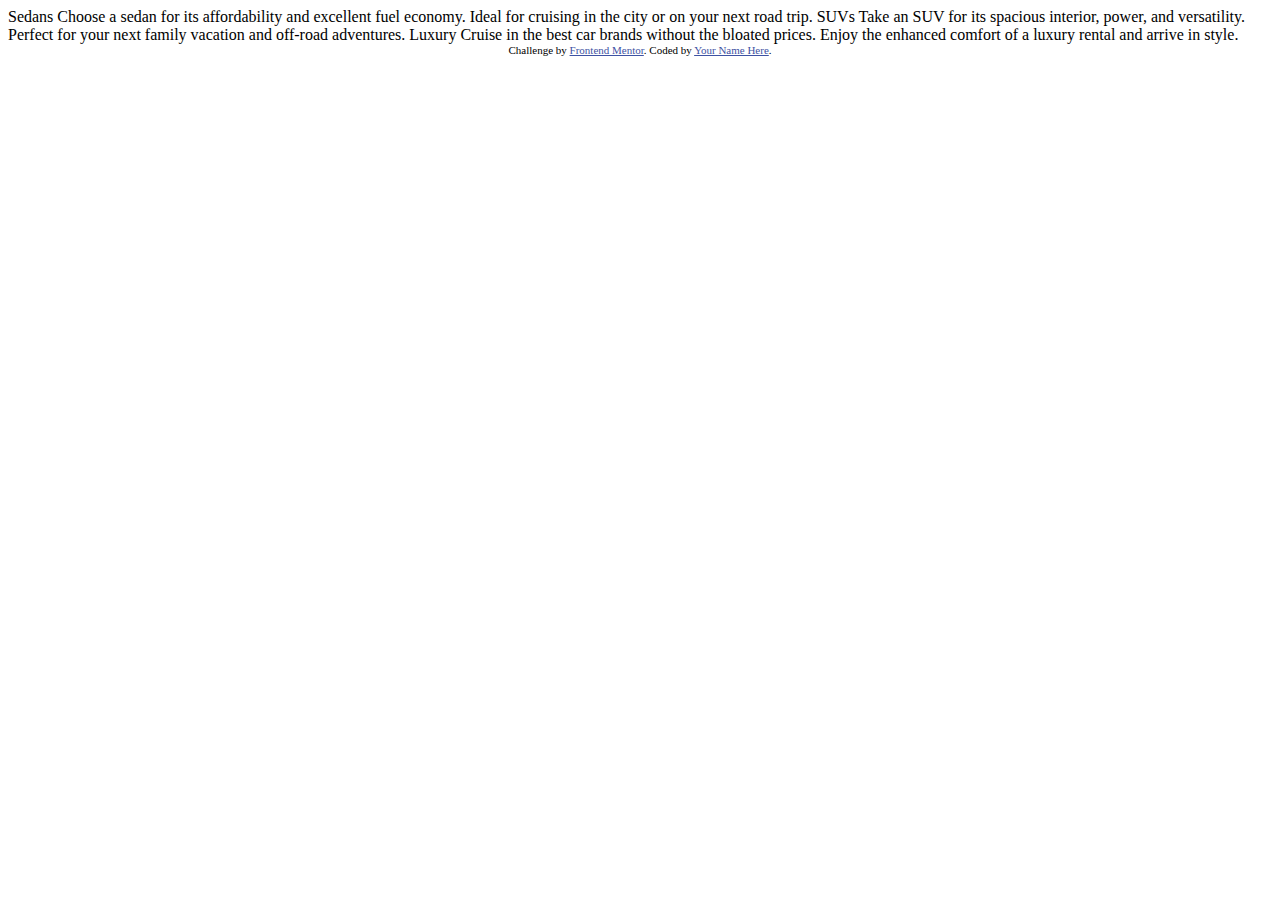
==== 3-column-preview-card-component-main/index.html @ 8ef09444 "initiate project 3 columns" ====
<!DOCTYPE html>
<html lang="en">
<head>
  <meta charset="UTF-8">
  <meta name="viewport" content="width=device-width, initial-scale=1.0"> <!-- displays site properly based on user's device -->

  <link rel="icon" type="image/png" sizes="32x32" href="./images/favicon-32x32.png">
  
  <title>Frontend Mentor | 3-column preview card component</title>

  <!-- Feel free to remove these styles or customise in your own stylesheet 👍 -->
  <style>
    .attribution { font-size: 11px; text-align: center; }
    .attribution a { color: hsl(228, 45%, 44%); }
  </style>
</head>
<body>
  
  Sedans
  Choose a sedan for its affordability and excellent fuel economy. Ideal for cruising in the city 
  or on your next road trip.

  SUVs
  Take an SUV for its spacious interior, power, and versatility. Perfect for your next family vacation 
  and off-road adventures.

  Luxury
  Cruise in the best car brands without the bloated prices. Enjoy the enhanced comfort of a luxury 
  rental and arrive in style.
  
  <div class="attribution">
    Challenge by <a href="https://www.frontendmentor.io?ref=challenge" target="_blank">Frontend Mentor</a>. 
    Coded by <a href="#">Your Name Here</a>.
  </div>
</body>
</html>
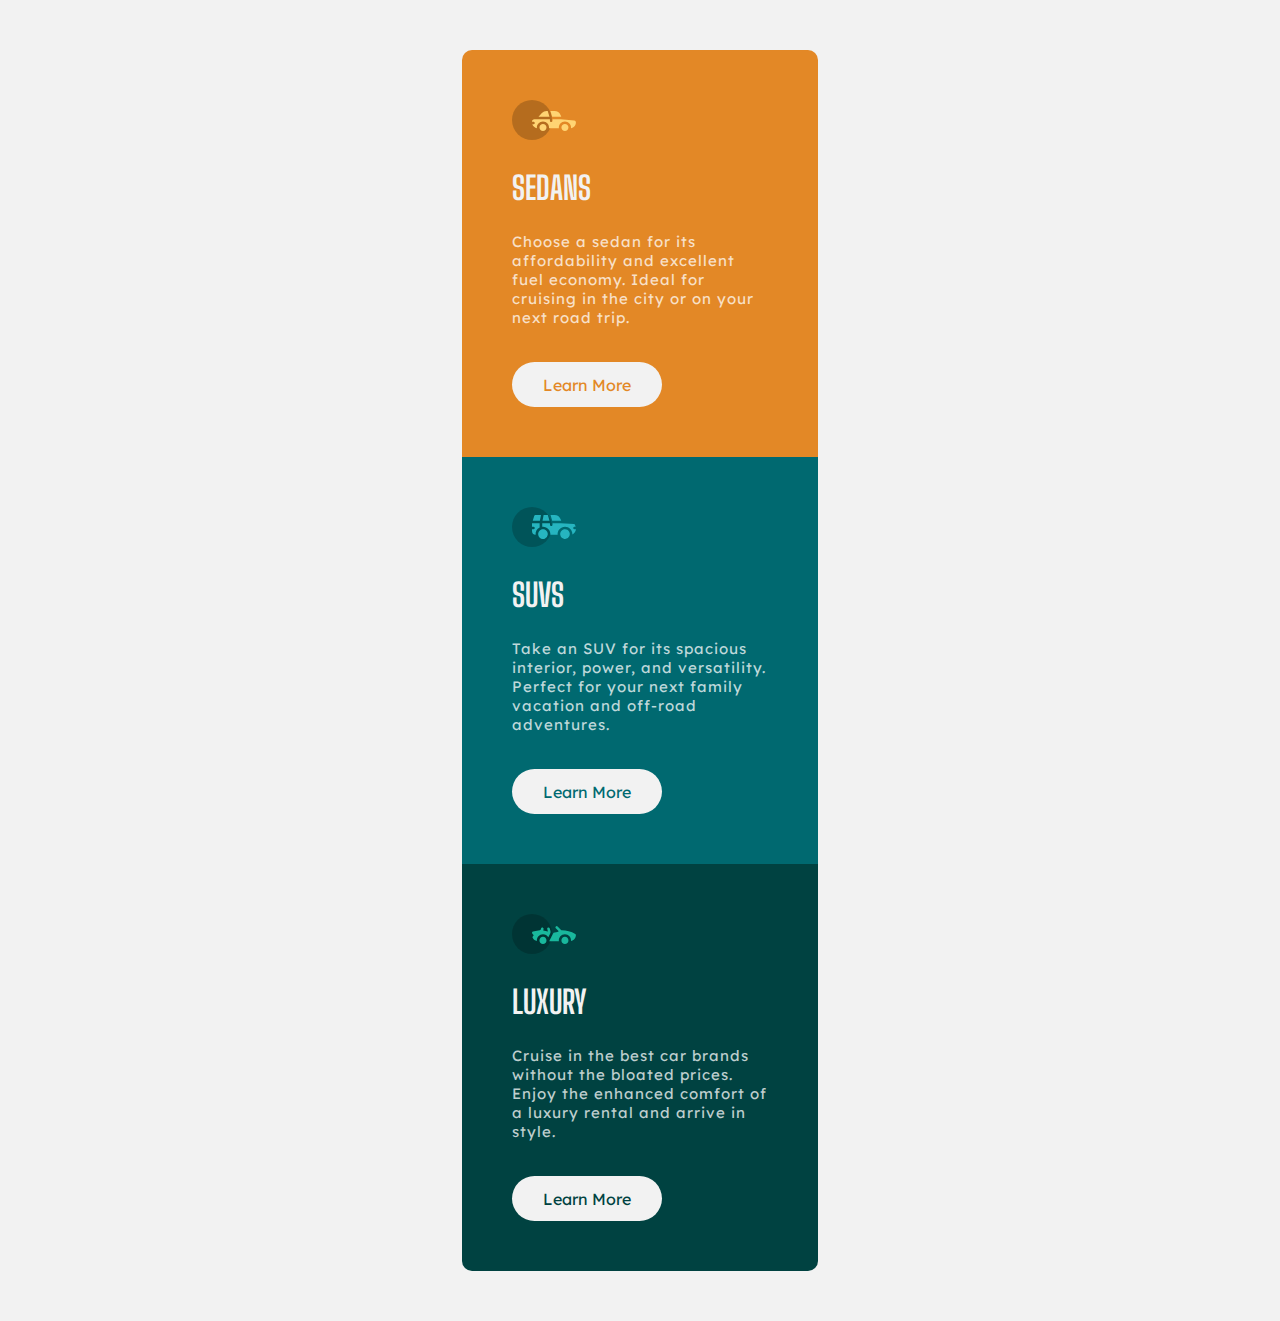
==== commit 52600099: "mobile" ====
--- a/3-column-preview-card-component-main/index.html
+++ b/3-column-preview-card-component-main/index.html
@@ -5,32 +5,39 @@
   <meta name="viewport" content="width=device-width, initial-scale=1.0"> <!-- displays site properly based on user's device -->
 
   <link rel="icon" type="image/png" sizes="32x32" href="./images/favicon-32x32.png">
-  
+  <link rel="stylesheet" href="style.css">
+
+  <link rel="preconnect" href="https://fonts.googleapis.com">
+  <link rel="preconnect" href="https://fonts.gstatic.com" crossorigin>
+  <link href="https://fonts.googleapis.com/css2?family=Big+Shoulders+Display:wght@700&family=Lexend+Deca&display=swap" rel="stylesheet">
+
   <title>Frontend Mentor | 3-column preview card component</title>
-
-  <!-- Feel free to remove these styles or customise in your own stylesheet 👍 -->
-  <style>
-    .attribution { font-size: 11px; text-align: center; }
-    .attribution a { color: hsl(228, 45%, 44%); }
-  </style>
 </head>
 <body>
-  
-  Sedans
-  Choose a sedan for its affordability and excellent fuel economy. Ideal for cruising in the city 
-  or on your next road trip.
+  <main>
+    <div id="sedans">
+      <img src="./images/icon-sedans.svg">
+      <h1>Sedans</h1>
+      <p>Choose a sedan for its affordability and excellent fuel economy. Ideal for cruising in the city 
+      or on your next road trip.</p>
+      <button>Learn More</button>
+    </div>
 
-  SUVs
-  Take an SUV for its spacious interior, power, and versatility. Perfect for your next family vacation 
-  and off-road adventures.
+    <div id="suvs">
+      <img src="./images/icon-suvs.svg">
+      <h1>SUVs</h1>
+      <p>Take an SUV for its spacious interior, power, and versatility. Perfect for your next family vacation 
+      and off-road adventures.</p>
+      <button>Learn More</button>
+    </div>
 
-  Luxury
-  Cruise in the best car brands without the bloated prices. Enjoy the enhanced comfort of a luxury 
-  rental and arrive in style.
-  
-  <div class="attribution">
-    Challenge by <a href="https://www.frontendmentor.io?ref=challenge" target="_blank">Frontend Mentor</a>. 
-    Coded by <a href="#">Your Name Here</a>.
-  </div>
+    <div id="luxury">
+      <img src="./images/icon-luxury.svg">
+      <h1>Luxury</h1>
+      <p>Cruise in the best car brands without the bloated prices. Enjoy the enhanced comfort of a luxury 
+      rental and arrive in style.</p>
+      <button>Learn More</button>
+    </div>
+  </main>
 </body>
 </html>--- a/3-column-preview-card-component-main/style.css
+++ b/3-column-preview-card-component-main/style.css
@@ -0,0 +1,92 @@
+body{
+    background-color: hsl(0, 0%, 95%);
+}
+
+main{
+    width: 356px;
+    margin: auto;
+    margin-top: 50px;
+    margin-bottom: 50px;
+}
+
+div{
+    padding: 50px;
+}
+
+#sedans{
+    background-color: hsl(31, 77%, 52%);
+    border-top-left-radius: 10px;
+    border-top-right-radius: 10px;
+}
+
+#suvs{
+    background-color: hsl(184, 100%, 22%);
+}
+
+#luxury{
+    background-color: hsl(179, 100%, 13%);
+    border-bottom-left-radius: 10px;
+    border-bottom-right-radius: 10px;
+}
+
+h1{
+    font-family: 'Big Shoulders Display', cursive; 
+    color: hsl(0, 0%, 95%);
+    text-transform: uppercase;
+}
+
+p, button{
+    font-family: 'Lexend Deca', sans-serif;
+}
+
+h1, img, p{
+    margin-bottom: 25px;
+    margin-top: 0;
+}
+
+p{
+    color : hsla(0, 0%, 100%, 0.75);
+    font-size: 15px;
+    letter-spacing: 1px
+}
+
+button{
+    background-color: hsl(0, 0%, 95%);
+    border-radius: 25px;
+    margin-top: 10px;
+    width: 150px;
+    height: 45px;
+    border: 0;
+    font-size: medium;
+    cursor: pointer;
+}
+
+#sedans button{
+    color: hsl(31, 77%, 52%);
+}
+
+#suvs button{
+    color: hsl(184, 100%, 22%);
+}
+
+#luxury button{
+    color: hsl(179, 100%, 13%);
+}
+
+#sedans button:hover{
+    background-color: hsl(31, 77%, 52%);
+    color: hsl(0, 0%, 95%);
+    border: solid 2px hsl(0, 0%, 95%);
+}
+
+#suvs button:hover{
+    background-color: hsl(184, 100%, 22%);
+    color: hsl(0, 0%, 95%);
+    border: solid 2px hsl(0, 0%, 95%);
+}
+
+#luxury button:hover{
+    background-color: hsl(179, 100%, 13%);
+    color: hsl(0, 0%, 95%);
+    border: solid 2px hsl(0, 0%, 95%);
+}